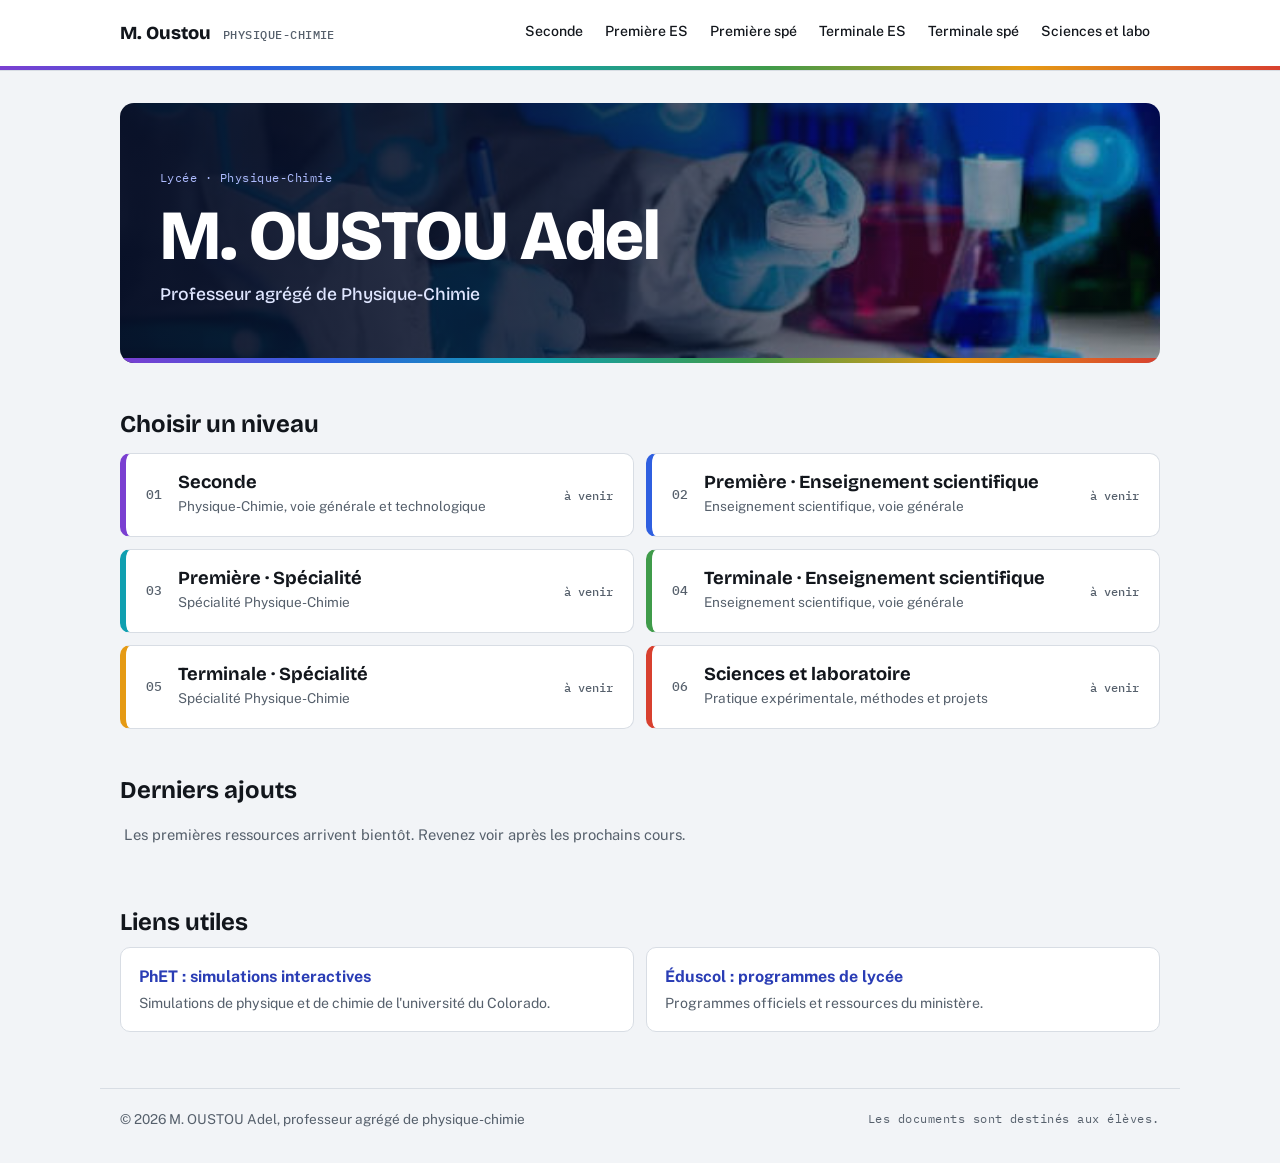
==== public/index.html @ 37a3ab38 "Configuration Cloudflare : site servi depuis public/, adresse workers.dev activée Co-Authored-By: Cl" ====
<!DOCTYPE html>
<html lang="fr">
<head>
<meta charset="utf-8">
<meta name="viewport" content="width=device-width, initial-scale=1">
<title>Physique-Chimie, M. Oustou</title>
<link rel="preconnect" href="https://fonts.googleapis.com">
<link rel="preconnect" href="https://fonts.gstatic.com" crossorigin>
<link href="https://fonts.googleapis.com/css2?family=Bricolage+Grotesque:opsz,wght@12..96,500;12..96,700;12..96,800&family=IBM+Plex+Mono:wght@400;500&family=Public+Sans:wght@400;500;600&display=swap" rel="stylesheet">
<link rel="stylesheet" href="style.css">
</head>
<body>
<a class="skip" href="#contenu">Aller au contenu</a>
<header class="top">
  <div class="wrap top-in">
    <a class="brand" href="#accueil">M. Oustou <span>Physique-Chimie</span></a>
    <nav id="nav" aria-label="Niveaux"></nav>
  </div>
  <div class="spectre" aria-hidden="true"></div>
</header>
<main id="contenu" class="wrap" tabindex="-1"></main>
<footer class="wrap foot">
  <span id="foot-nom"></span>
  <span class="mono">Les documents sont destinés aux élèves.</span>
</footer>
<script src="data.js"></script>
<script src="app.js"></script>
</body>
</html>
---- public/style.css ----
/* Direction : cahier de laboratoire. Une seule audace : le spectre visible
   sert de fil conducteur (bandeau, couleur de chaque niveau). Le reste reste sobre. */
:root{
  --paper:#f2f4f7; --card:#ffffff; --ink:#12161c; --muted:#56606c; --line:#d8dde4;
  --accent:#2a3db5; --accent-ink:#ffffff;
  --s1:#7a3fd1; --s2:#2f5fe0; --s3:#0f9fb0; --s4:#3f9b4a; --s5:#e59a14; --s6:#d8402f;
  --display:"Bricolage Grotesque","Segoe UI",system-ui,sans-serif;
  --body:"Public Sans","Segoe UI",system-ui,sans-serif;
  --mono:"IBM Plex Mono",ui-monospace,Menlo,monospace;
  color-scheme:light;
}
@media (prefers-color-scheme:dark){
  :root:not([data-theme="light"]){
    --paper:#0e1217; --card:#151a21; --ink:#e9edf2; --muted:#98a3af; --line:#252c35;
    --accent:#93a4ff; --accent-ink:#0e1217; color-scheme:dark;
  }
}
:root[data-theme="dark"]{
  --paper:#0e1217; --card:#151a21; --ink:#e9edf2; --muted:#98a3af; --line:#252c35;
  --accent:#93a4ff; --accent-ink:#0e1217; color-scheme:dark;
}
*{box-sizing:border-box}
html{scroll-behavior:smooth}
body{margin:0;background:var(--paper);color:var(--ink);font:400 1rem/1.6 var(--body);-webkit-font-smoothing:antialiased}
.wrap{width:100%;max-width:1080px;margin:0 auto;padding-inline:20px}
a{color:var(--accent)}
:focus-visible{outline:3px solid var(--accent);outline-offset:3px;border-radius:4px}
.skip{position:absolute;left:-999px;top:8px;background:var(--ink);color:var(--paper);padding:8px 12px;z-index:10}
.skip:focus{left:8px}
.mono{font-family:var(--mono);font-size:.78rem;letter-spacing:.04em;color:var(--muted)}
h1,h2,h3{font-family:var(--display);line-height:1.1;text-wrap:balance;margin:0}

/* en-tête */
.top{background:var(--card);border-bottom:1px solid var(--line);position:sticky;top:0;z-index:5}
.top-in{display:flex;align-items:center;gap:24px;padding-block:12px}
.brand{font:800 1.15rem/1 var(--display);color:var(--ink);text-decoration:none;white-space:nowrap}
.brand span{font:500 .72rem/1 var(--mono);color:var(--muted);margin-left:8px;letter-spacing:.04em;text-transform:uppercase}
nav{display:flex;gap:2px;overflow-x:auto;scrollbar-width:none;margin-left:auto}
nav::-webkit-scrollbar{display:none}
nav a{color:var(--ink);text-decoration:none;font-size:.88rem;font-weight:500;padding:8px 10px;border-radius:6px;white-space:nowrap;border-bottom:3px solid transparent;border-radius:0}
nav a:hover{background:var(--paper)}
nav a[aria-current="page"]{border-bottom-color:var(--c,var(--accent));font-weight:600}
.spectre{height:4px;background:linear-gradient(90deg,var(--s1),var(--s2),var(--s3),var(--s4),var(--s5),var(--s6))}

main{padding-block:32px 56px;outline:none}

/* accueil */
.hero{position:relative;border-radius:14px;overflow:hidden;color:#fff;padding:56px 40px;min-height:260px;display:flex;flex-direction:column;justify-content:flex-end;
  background:linear-gradient(90deg,rgba(6,14,38,.94) 0%,rgba(6,14,38,.82) 42%,rgba(6,14,38,.25) 100%),url("hero.jpg") center/cover no-repeat,#0a1633}
.hero .mono{color:#aebcff}
.hero h1{font-size:clamp(2.4rem,7vw,4.4rem);font-weight:800;letter-spacing:-.02em;margin-top:10px}
.hero .titre{font:500 1.1rem/1.3 var(--display);margin-top:8px;color:#dfe6ff}
.hero p{max-width:46ch;margin:16px 0 0;color:#cfd8f0}
.hero::after{content:"";position:absolute;left:0;right:0;bottom:0;height:5px;background:linear-gradient(90deg,var(--s1),var(--s2),var(--s3),var(--s4),var(--s5),var(--s6))}

.sect{margin-top:48px}
.sect>h2{font-size:1.5rem;font-weight:700;margin-bottom:6px}
.sect>.mono{display:block;margin-bottom:16px}

.niveaux{list-style:none;margin:16px 0 0;padding:0;display:grid;grid-template-columns:repeat(2,1fr);gap:12px}
.niv{display:grid;grid-template-columns:auto 1fr auto;gap:4px 16px;align-items:center;background:var(--card);border:1px solid var(--line);border-left:6px solid var(--c);border-radius:10px;padding:18px 20px;text-decoration:none;color:var(--ink);transition:transform .15s,border-color .15s}
.niv:hover{transform:translateY(-2px);border-color:var(--c)}
.niv .n{font:500 .8rem var(--mono);color:var(--muted);grid-row:1/3}
.niv h3{font-size:1.15rem;font-weight:700}
.niv .s{font-size:.85rem;color:var(--muted);grid-column:2}
.niv .k{font:500 .78rem var(--mono);color:var(--muted);grid-row:1/3;grid-column:3;text-align:right;white-space:nowrap}

/* page niveau */
.n-head{border-left:8px solid var(--c);padding:4px 0 4px 20px}
.n-head h1{font-size:clamp(1.9rem,5vw,3rem);font-weight:800;letter-spacing:-.015em;margin:6px 0}
.n-head p{margin:0;color:var(--muted)}
.back{display:inline-block;margin-bottom:18px;font-size:.88rem;text-decoration:none}
.back:hover{text-decoration:underline}
.filtres{display:flex;flex-wrap:wrap;gap:8px;margin:28px 0 8px}
.filtres button{font:500 .84rem var(--body);background:var(--card);color:var(--ink);border:1px solid var(--line);border-radius:999px;padding:7px 14px;cursor:pointer}
.filtres button:hover{border-color:var(--ink)}
.filtres button[aria-pressed="true"]{background:var(--ink);color:var(--paper);border-color:var(--ink)}
.chap{margin-top:28px}
.chap h2{font-size:1.2rem;font-weight:700;padding-bottom:8px;border-bottom:2px solid var(--ink);display:flex;justify-content:space-between;gap:12px;align-items:baseline}
.chap h2 .mono{font-weight:400;white-space:nowrap}
.res{list-style:none;margin:0;padding:0}
.r{display:grid;grid-template-columns:110px 1fr auto;gap:6px 16px;align-items:center;padding:14px 4px;border-bottom:1px solid var(--line)}
.tag{font:500 .72rem var(--mono);text-transform:uppercase;letter-spacing:.06em;border:1px solid var(--line);background:var(--card);border-radius:5px;padding:3px 8px;text-align:center;color:var(--ink)}
.r b{font-weight:600;display:block}
.r small{color:var(--muted);display:block}
.btn{display:inline-block;background:var(--accent);color:var(--accent-ink);text-decoration:none;font-weight:600;font-size:.86rem;padding:8px 14px;border-radius:7px;white-space:nowrap}
.btn:hover{filter:brightness(1.12)}
.vide{color:var(--muted);font-size:.92rem;padding:14px 4px;margin:0}
.rec{margin:0}

.liens{display:grid;grid-template-columns:repeat(2,1fr);gap:12px;margin-top:12px}
.lien{background:var(--card);border:1px solid var(--line);border-radius:10px;padding:16px 18px;text-decoration:none;color:var(--ink)}
.lien:hover{border-color:var(--accent)}
.lien b{display:block;color:var(--accent)}
.lien span{font-size:.88rem;color:var(--muted)}

.foot{display:flex;justify-content:space-between;gap:12px;flex-wrap:wrap;padding-block:20px 32px;border-top:1px solid var(--line);font-size:.85rem;color:var(--muted)}

@media (max-width:720px){
  .top-in{flex-direction:column;align-items:flex-start;gap:6px}
  nav{margin-left:-10px;max-width:calc(100% + 20px)}
  .hero{padding:36px 22px;min-height:260px}
  .niveaux,.liens{grid-template-columns:1fr}
  .r{grid-template-columns:1fr;gap:8px}
  .tag{justify-self:start}
  .btn{justify-self:start}
}
@media (prefers-reduced-motion:reduce){*{transition:none!important;scroll-behavior:auto!important}}
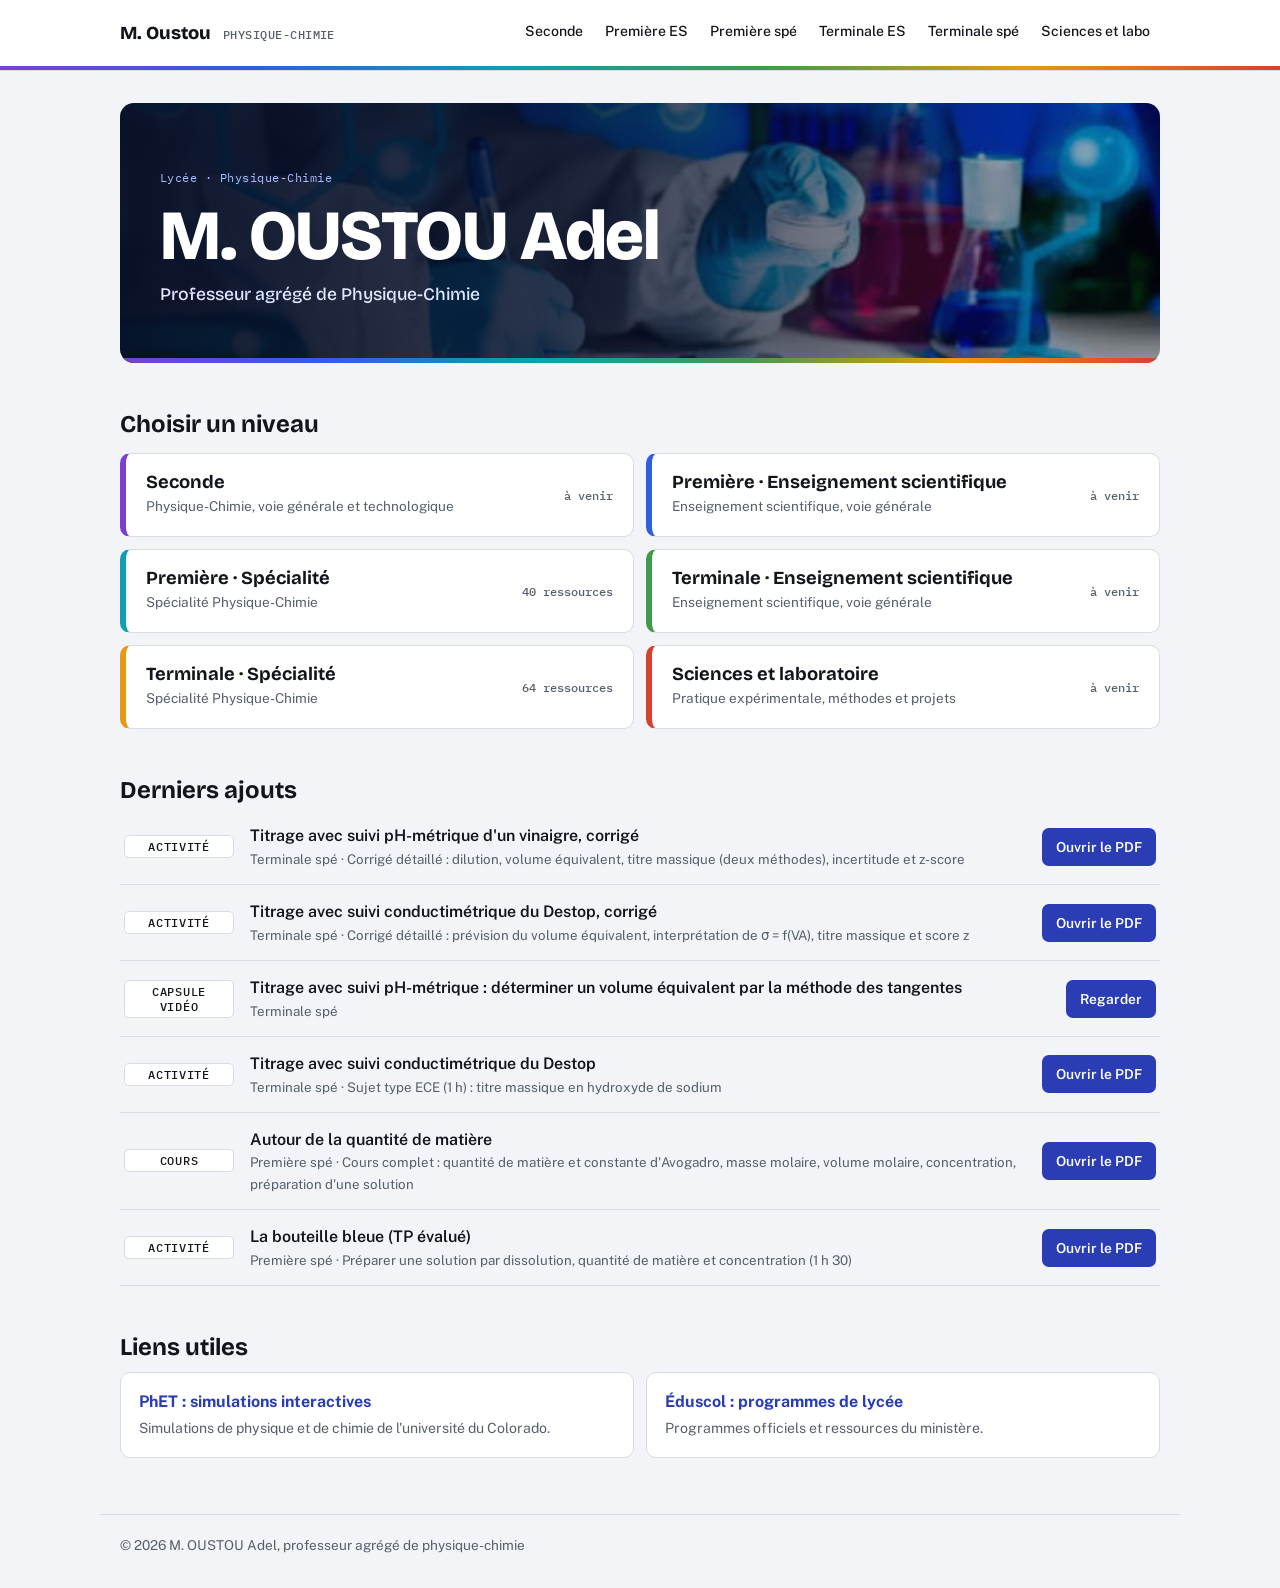
==== commit e8214e3f: "Retrait de la mention « Les documents sont destinés aux élèves » du pied de page Co-Authored-By: Cla" ====
--- a/public/index.html
+++ b/public/index.html
@@ -21,7 +21,6 @@
 <main id="contenu" class="wrap" tabindex="-1"></main>
 <footer class="wrap foot">
   <span id="foot-nom"></span>
-  <span class="mono">Les documents sont destinés aux élèves.</span>
 </footer>
 <script src="data.js"></script>
 <script src="app.js"></script>
--- a/public/style.css
+++ b/public/style.css
@@ -58,12 +58,11 @@
 .sect>.mono{display:block;margin-bottom:16px}
 
 .niveaux{list-style:none;margin:16px 0 0;padding:0;display:grid;grid-template-columns:repeat(2,1fr);gap:12px}
-.niv{display:grid;grid-template-columns:auto 1fr auto;gap:4px 16px;align-items:center;background:var(--card);border:1px solid var(--line);border-left:6px solid var(--c);border-radius:10px;padding:18px 20px;text-decoration:none;color:var(--ink);transition:transform .15s,border-color .15s}
+.niv{display:grid;grid-template-columns:1fr auto;gap:4px 16px;align-items:center;background:var(--card);border:1px solid var(--line);border-left:6px solid var(--c);border-radius:10px;padding:18px 20px;text-decoration:none;color:var(--ink);transition:transform .15s,border-color .15s}
 .niv:hover{transform:translateY(-2px);border-color:var(--c)}
-.niv .n{font:500 .8rem var(--mono);color:var(--muted);grid-row:1/3}
 .niv h3{font-size:1.15rem;font-weight:700}
-.niv .s{font-size:.85rem;color:var(--muted);grid-column:2}
-.niv .k{font:500 .78rem var(--mono);color:var(--muted);grid-row:1/3;grid-column:3;text-align:right;white-space:nowrap}
+.niv .s{font-size:.85rem;color:var(--muted);grid-column:1}
+.niv .k{font:500 .78rem var(--mono);color:var(--muted);grid-row:1/3;grid-column:2;text-align:right;white-space:nowrap}
 
 /* page niveau */
 .n-head{border-left:8px solid var(--c);padding:4px 0 4px 20px}
@@ -106,3 +105,9 @@
   .btn{justify-self:start}
 }
 @media (prefers-reduced-motion:reduce){*{transition:none!important;scroll-behavior:auto!important}}
+.grp{font:600 .8rem var(--mono);text-transform:uppercase;letter-spacing:.06em;color:var(--muted);margin:20px 0 4px}
+.r.notag{grid-template-columns:1fr auto}
+@media(max-width:640px){.r.notag{grid-template-columns:1fr}}
+.chapitres,.rubriques{list-style:none;margin:24px 0 0;padding:0;display:grid;grid-template-columns:repeat(2,1fr);gap:12px}
+.chapitres{grid-template-columns:1fr}
+@media(max-width:640px){.rubriques{grid-template-columns:1fr}}
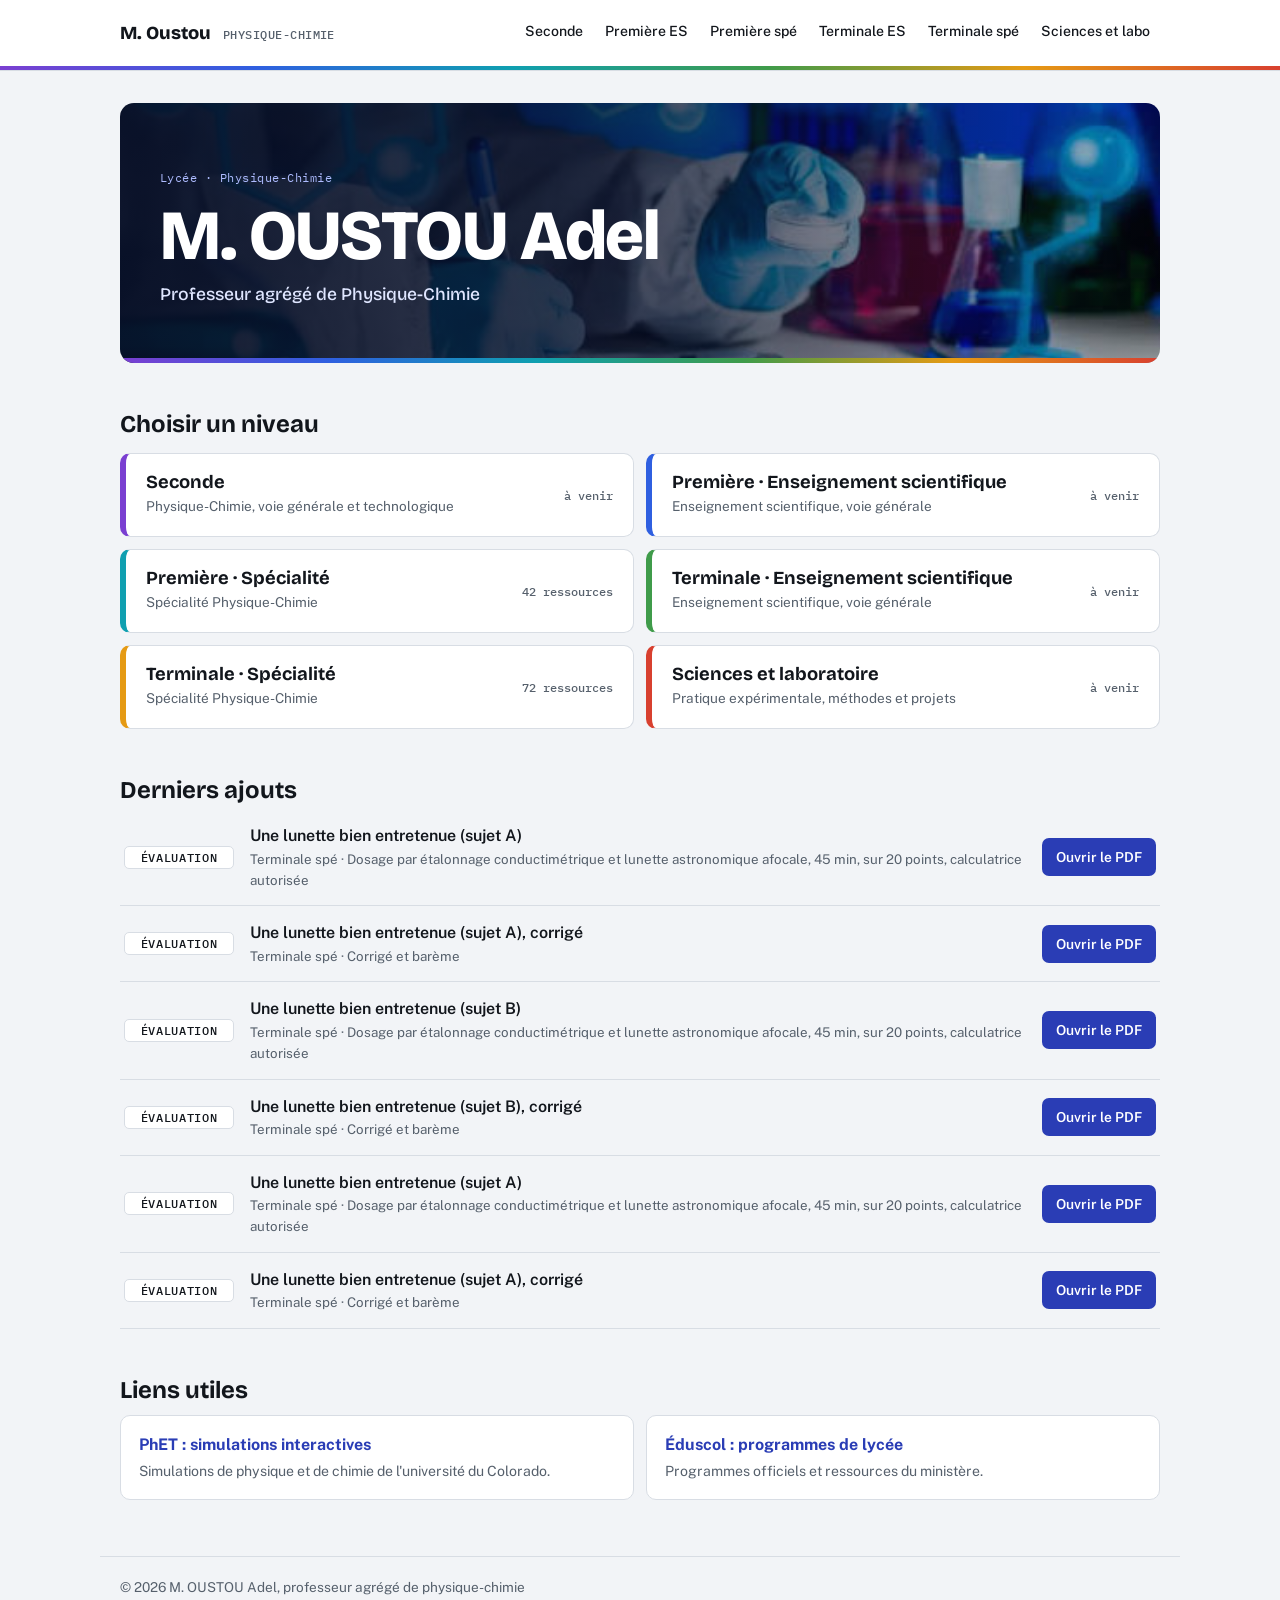
==== commit a605f6e1: "Forcer le rechargement de data.js et app.js (paramètre de version) pour afficher les nouvelles resso" ====
--- a/public/index.html
+++ b/public/index.html
@@ -22,7 +22,7 @@
 <footer class="wrap foot">
   <span id="foot-nom"></span>
 </footer>
-<script src="data.js"></script>
-<script src="app.js"></script>
+<script src="data.js?v=20261106-1"></script>
+<script src="app.js?v=20261106-1"></script>
 </body>
 </html>
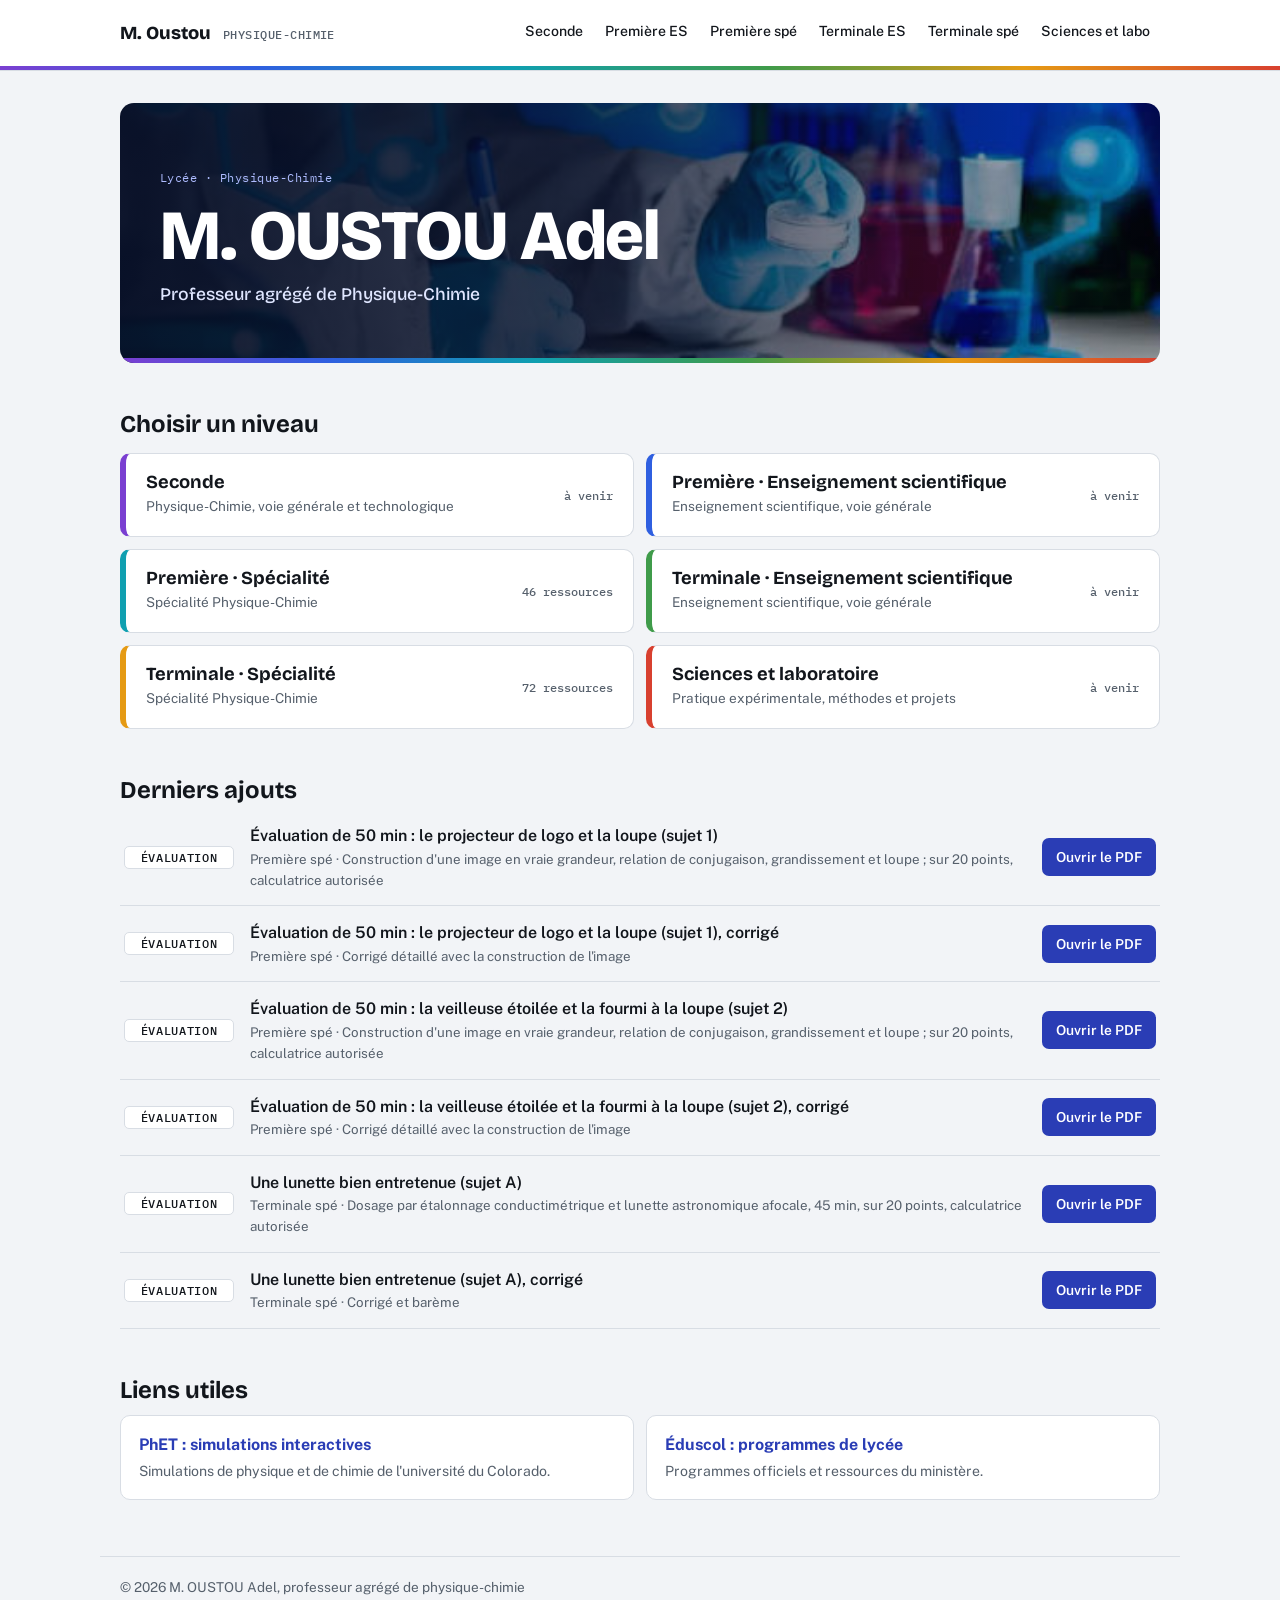
==== commit 6781f4d4: "Première spé, lentilles convergentes : évaluations de 50 min (sujets 1 et 2) et leurs corrigés Co-Au" ====
--- a/public/index.html
+++ b/public/index.html
@@ -22,7 +22,7 @@
 <footer class="wrap foot">
   <span id="foot-nom"></span>
 </footer>
-<script src="data.js?v=20261106-1"></script>
-<script src="app.js?v=20261106-1"></script>
+<script src="data.js?v=20261106-2"></script>
+<script src="app.js?v=20261106-2"></script>
 </body>
 </html>
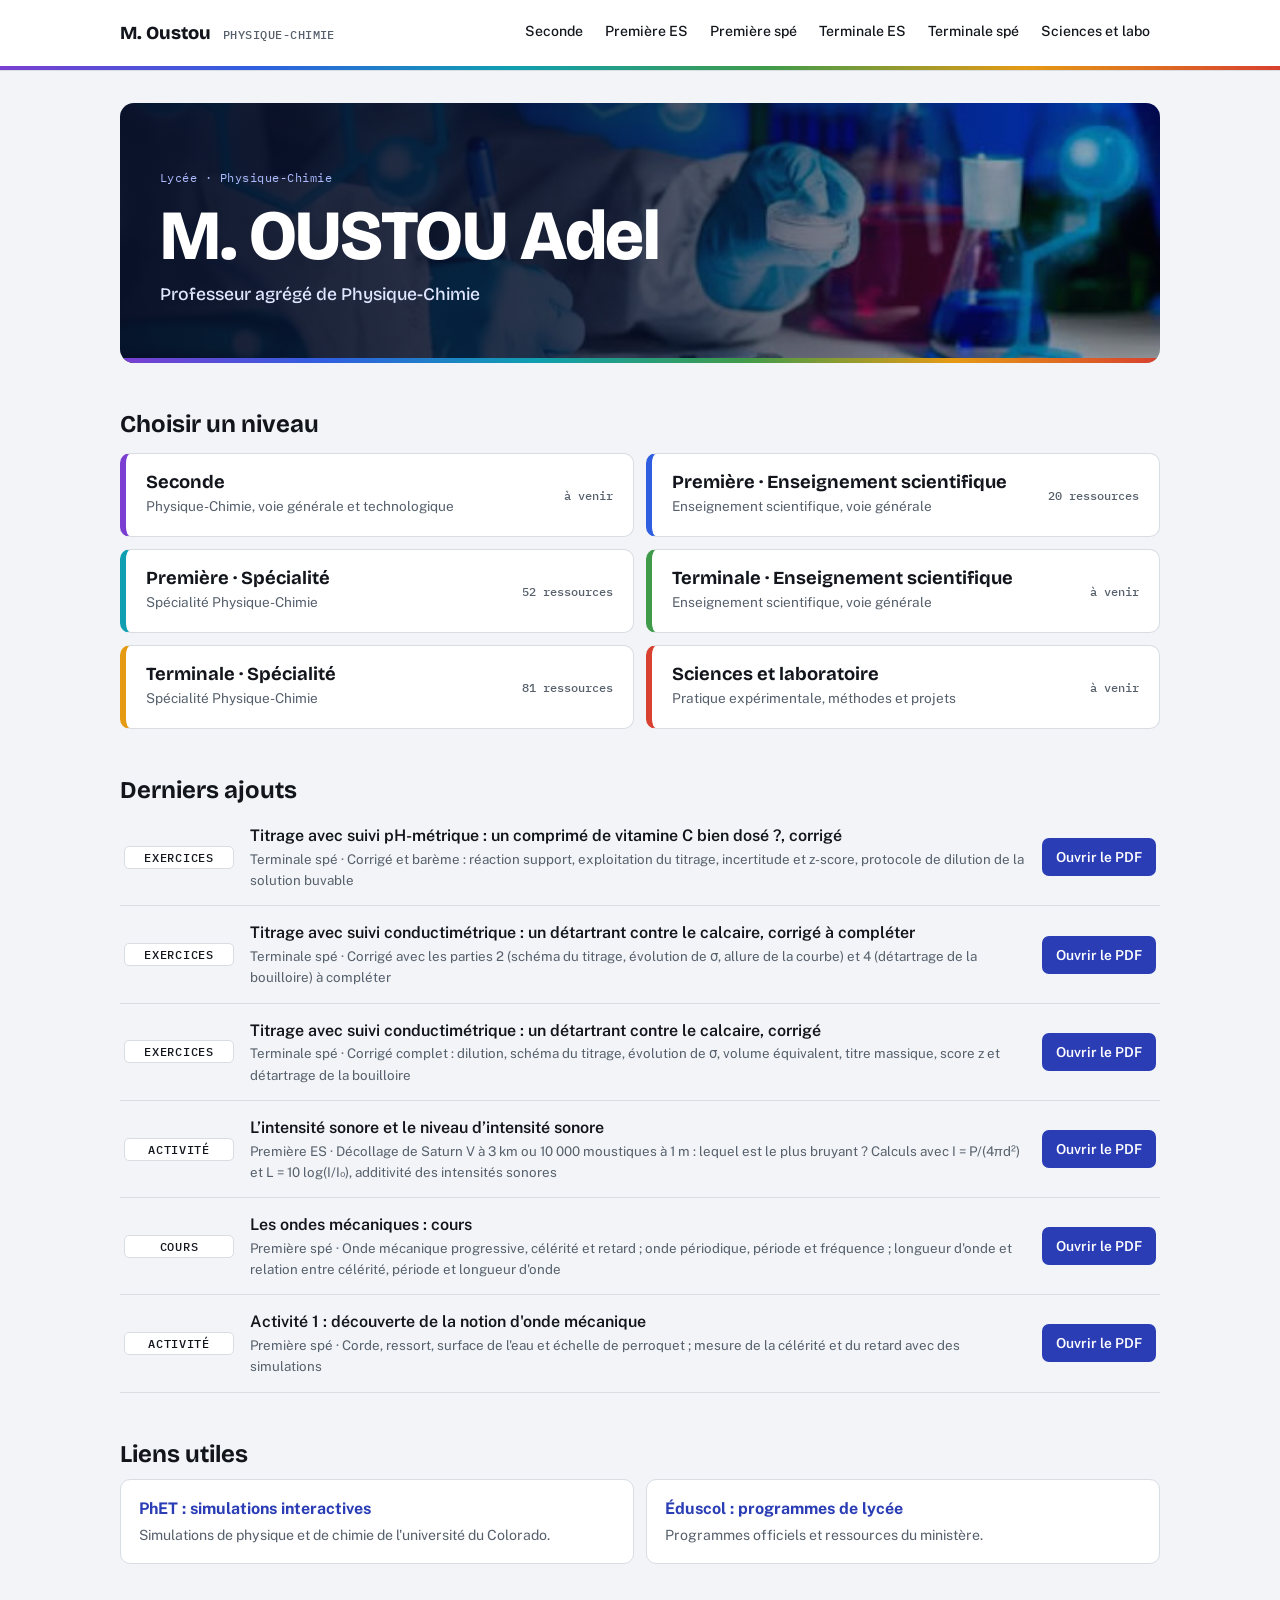
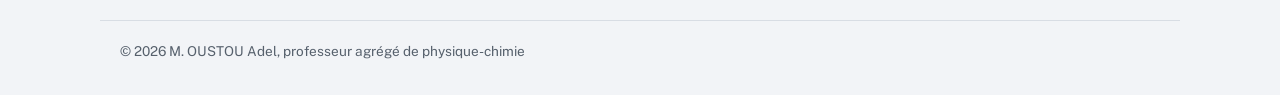
==== commit a0b4a8fd: "Titrages : corrigé et corrigé à compléter de l'exercice détartrant (Tle spé) Co-Authored-By: Claude " ====
--- a/public/index.html
+++ b/public/index.html
@@ -22,7 +22,7 @@
 <footer class="wrap foot">
   <span id="foot-nom"></span>
 </footer>
-<script src="data.js?v=20261106-2"></script>
+<script src="data.js?v=20261112-1"></script>
 <script src="app.js?v=20261106-2"></script>
 </body>
 </html>
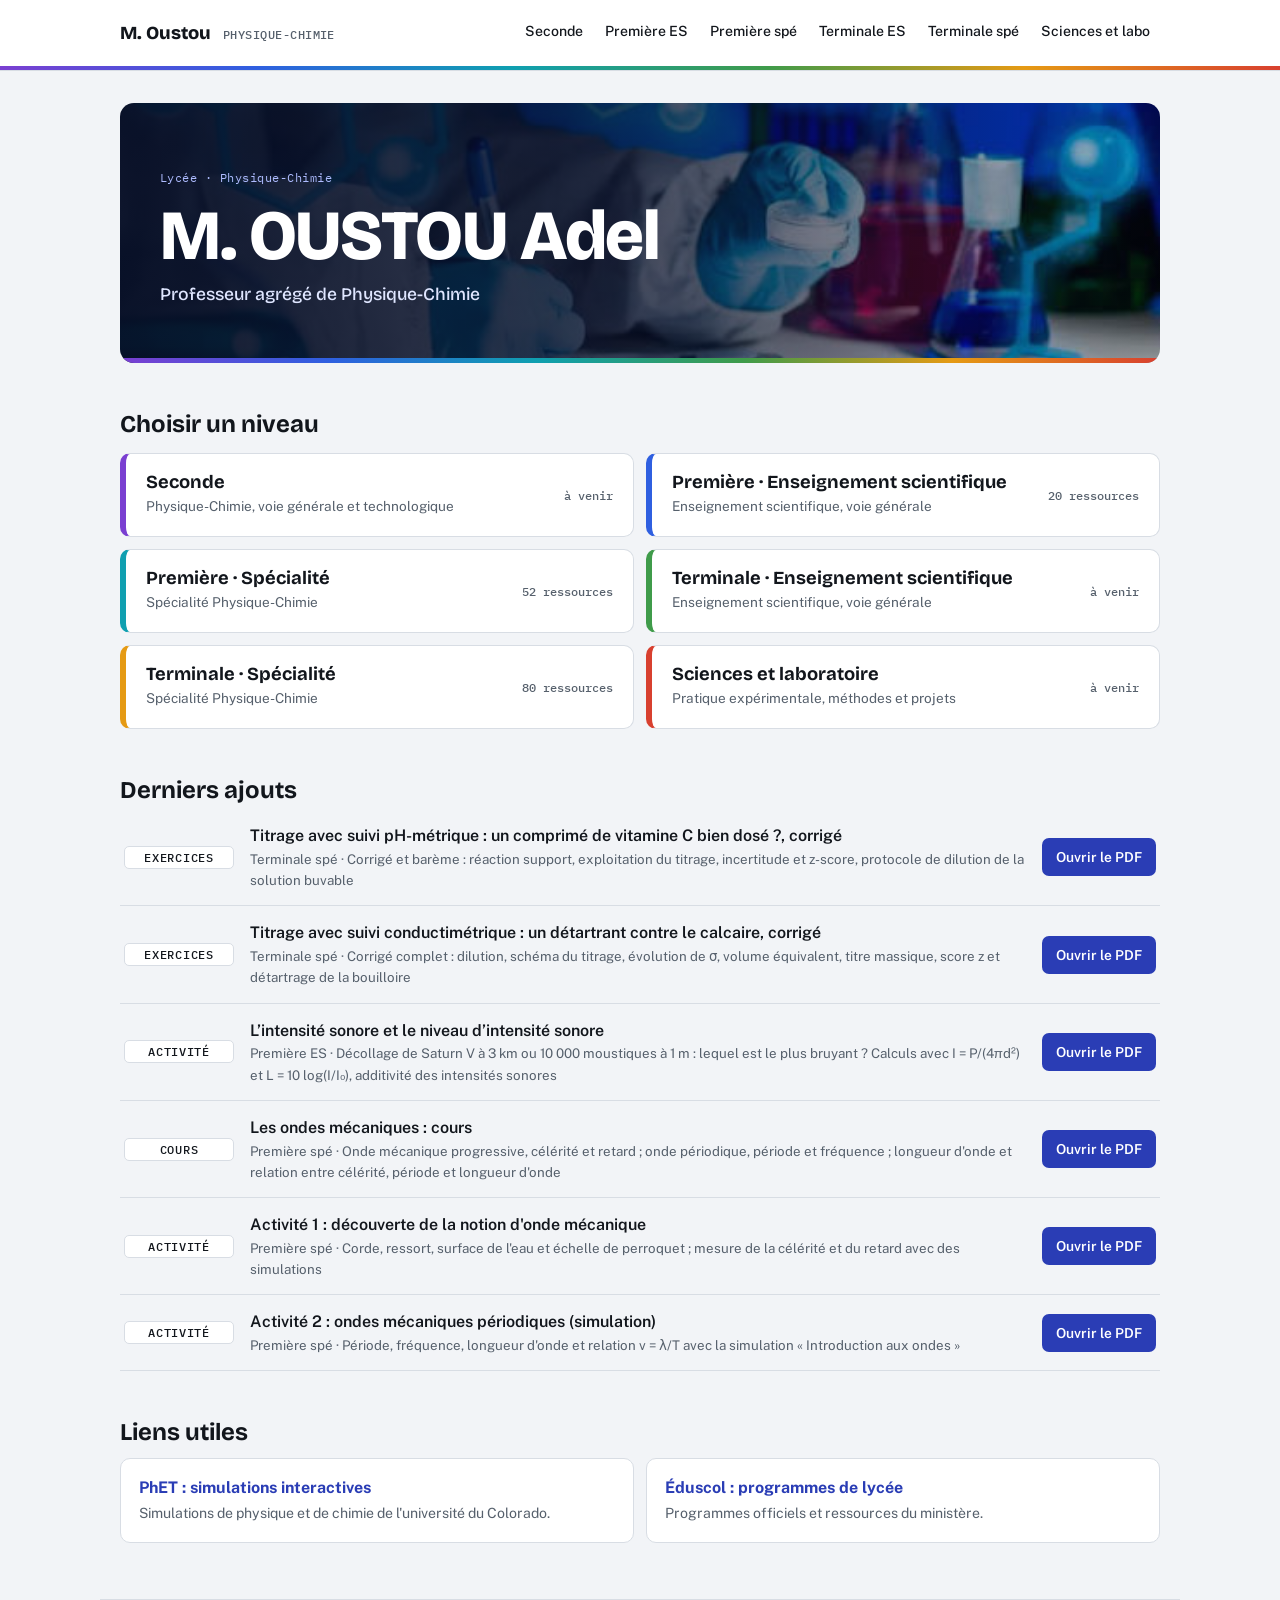
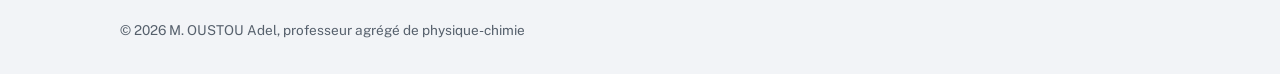
==== commit b763e659: "Titrages : retrait du corrigé à compléter de l'exercice détartrant Co-Authored-By: Claude Opus 5.5 <" ====
--- a/public/index.html
+++ b/public/index.html
@@ -22,7 +22,7 @@
 <footer class="wrap foot">
   <span id="foot-nom"></span>
 </footer>
-<script src="data.js?v=20261112-1"></script>
+<script src="data.js?v=20261112-2"></script>
 <script src="app.js?v=20261106-2"></script>
 </body>
 </html>
